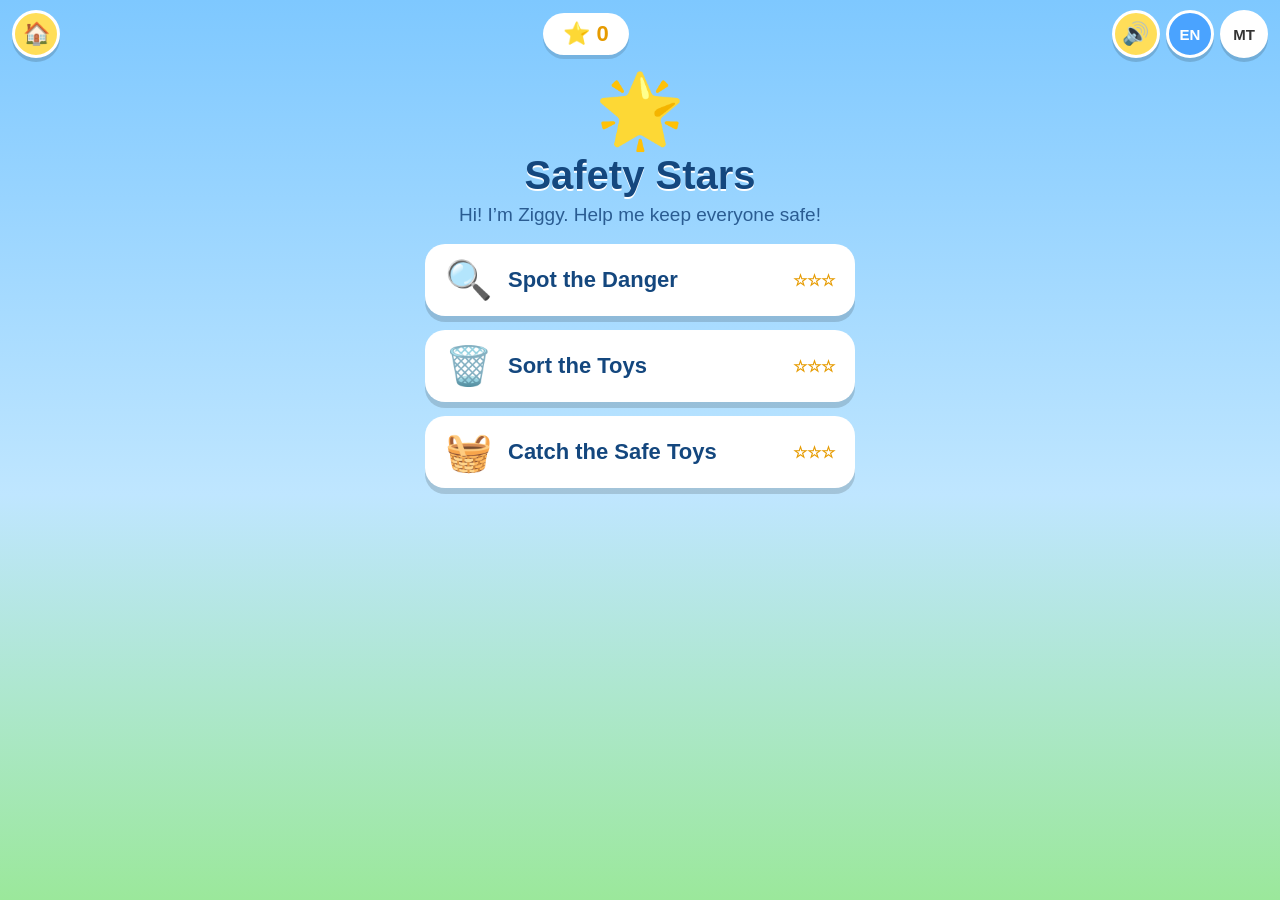
==== game1/index.html @ 060a6698 "Add two product-safety educational games (EN/MT, EU/Malta context) - Landing hub with English/Maltes" ====
<!DOCTYPE html>
<html lang="en">
<head>
<meta charset="UTF-8">
<meta name="viewport" content="width=device-width, initial-scale=1.0, user-scalable=no">
<title>Safety Stars</title>
<link rel="stylesheet" href="style.css">
</head>
<body>
  <div id="app">
    <!-- Top bar -->
    <div id="topbar">
      <button id="homeBtn" class="round-btn" title="Home">🏠</button>
      <div id="starbar"><span id="starCount">⭐ 0</span></div>
      <div style="display:flex;gap:6px">
        <button id="soundBtn" class="round-btn" title="Sound">🔊</button>
        <button class="round-btn lang-btn" data-lang-btn="en">EN</button>
        <button class="round-btn lang-btn" data-lang-btn="mt">MT</button>
      </div>
    </div>

    <!-- Hub screen -->
    <section id="hub" class="screen">
      <div class="mascot" id="mascot">🌟</div>
      <h1 id="hubTitle"></h1>
      <p id="hubSub"></p>
      <div class="menu">
        <button class="game-btn" data-game="spot">
          <span class="gicon">🔍</span><span class="glabel" id="lblSpot"></span>
          <span class="gstars" id="starsSpot"></span>
        </button>
        <button class="game-btn" data-game="sort">
          <span class="gicon">🗑️</span><span class="glabel" id="lblSort"></span>
          <span class="gstars" id="starsSort"></span>
        </button>
        <button class="game-btn" data-game="catch">
          <span class="gicon">🧺</span><span class="glabel" id="lblCatch"></span>
          <span class="gstars" id="starsCatch"></span>
        </button>
      </div>
      <div id="badges"></div>
    </section>

    <!-- Spot the Danger -->
    <section id="spot" class="screen hidden">
      <div class="game-head">
        <h2 id="spotTitle"></h2>
        <div id="spotProgress"></div>
      </div>
      <div id="sceneWrap">
        <div id="scene"></div>
      </div>
    </section>

    <!-- Sort the Toys -->
    <section id="sort" class="screen hidden">
      <div class="game-head">
        <h2 id="sortTitle"></h2>
        <div id="sortProgress"></div>
      </div>
      <div id="sortStage">
        <div id="convItem"></div>
      </div>
      <div id="bins">
        <button id="binSafe" class="bin safe"><span class="bin-icon">😊✅</span><span id="binSafeLbl"></span></button>
        <button id="binDanger" class="bin danger"><span class="bin-icon">🙋⚠️</span><span id="binDangerLbl"></span></button>
      </div>
    </section>

    <!-- Catch -->
    <section id="catch" class="screen hidden">
      <div class="game-head">
        <h2 id="catchTitle"></h2>
        <div id="catchHud"><span id="catchScore"></span><span id="catchLives"></span></div>
      </div>
      <canvas id="catchCanvas"></canvas>
      <p id="catchHint" class="hint"></p>
    </section>

    <!-- Feedback overlay (explanation cards) -->
    <div id="overlay" class="hidden">
      <div id="card">
        <div id="cardIcon"></div>
        <div id="cardTitle"></div>
        <div id="cardText"></div>
        <button id="cardBtn"></button>
      </div>
    </div>

    <!-- Confetti layer -->
    <canvas id="fx"></canvas>
  </div>

<script src="../shared/i18n.js"></script>
<script src="game.js"></script>
</body>
</html>
---- game1/style.css ----
* { margin: 0; padding: 0; box-sizing: border-box; -webkit-tap-highlight-color: transparent; }
html, body { height: 100%; overflow: hidden; }
body {
  font-family: 'Comic Sans MS', 'Segoe UI', 'Trebuchet MS', sans-serif;
  background: linear-gradient(180deg, #7ec8ff 0%, #bfe6ff 55%, #9be89b 100%);
  user-select: none; -webkit-user-select: none; touch-action: manipulation;
}
#app { height: 100vh; height: 100dvh; display: flex; flex-direction: column; position: relative; }

/* ---- top bar ---- */
#topbar {
  display: flex; justify-content: space-between; align-items: center;
  padding: 10px 12px; gap: 8px; z-index: 5;
}
.round-btn {
  font-size: 22px; width: 48px; height: 48px; border-radius: 50%;
  border: 3px solid #fff; background: #ffde59; cursor: pointer;
  box-shadow: 0 4px 0 rgba(0,0,0,.15); font-weight: 800;
}
.round-btn:active { transform: translateY(3px); box-shadow: none; }
.lang-btn { font-size: 15px; background: #fff; color: #333; }
.lang-btn.active { background: #4aa3ff; color: #fff; }
#starbar {
  background: #fff; border-radius: 24px; padding: 8px 20px; font-size: 22px;
  font-weight: 800; color: #e69b00; box-shadow: 0 4px 0 rgba(0,0,0,.12);
}

/* ---- screens ---- */
.screen { flex: 1; display: flex; flex-direction: column; align-items: center; overflow: hidden; padding: 0 10px 10px; }
.hidden { display: none !important; }

/* ---- hub ---- */
#hub .mascot { font-size: 72px; animation: bounce 1.6s infinite ease-in-out; cursor: pointer; }
@keyframes bounce { 0%,100% { transform: translateY(0) } 50% { transform: translateY(-14px) } }
#hub h1 { color: #14477e; font-size: clamp(26px, 6vw, 40px); text-shadow: 0 2px 0 #fff; }
#hub p { color: #2a5c92; margin: 6px 0 18px; font-size: clamp(15px, 3vw, 19px); text-align: center; }
.menu { display: flex; flex-direction: column; gap: 14px; width: min(430px, 94vw); }
.game-btn {
  display: flex; align-items: center; gap: 16px; font-family: inherit;
  background: #fff; border: none; border-radius: 20px; padding: 14px 20px;
  font-size: 22px; font-weight: 800; color: #14477e; cursor: pointer;
  box-shadow: 0 6px 0 rgba(0,0,0,.15); transition: transform .1s;
}
.game-btn:active { transform: translateY(4px); box-shadow: 0 2px 0 rgba(0,0,0,.15); }
.gicon { font-size: 38px; }
.glabel { flex: 1; text-align: left; }
.gstars { font-size: 16px; color: #e69b00; }
#badges { margin-top: 18px; font-size: 30px; letter-spacing: 6px; min-height: 40px; }

/* ---- shared game header ---- */
.game-head { width: 100%; max-width: 900px; display: flex; justify-content: space-between; align-items: center; padding: 4px 6px 8px; }
.game-head h2 { color: #14477e; font-size: clamp(18px, 4vw, 26px); text-shadow: 0 1px 0 #fff; }
#spotProgress, #sortProgress, #catchHud { font-size: clamp(16px, 3.5vw, 22px); font-weight: 800; color: #d84315; display: flex; gap: 14px; }

/* ---- spot the danger ---- */
#sceneWrap { flex: 1; width: 100%; max-width: 900px; display: flex; align-items: center; justify-content: center; min-height: 0; }
#scene {
  position: relative; width: 100%; aspect-ratio: 16/10; max-height: 100%;
  border-radius: 24px; border: 6px solid #fff; box-shadow: 0 10px 30px rgba(0,0,0,.25);
  overflow: hidden;
}
.item {
  position: absolute; transform: translate(-50%, -50%); border: none; background: none;
  cursor: pointer; line-height: 1; padding: 4px; transition: transform .12s;
}
.item:active { transform: translate(-50%, -50%) scale(1.15); }
.item.deco { pointer-events: none; }
.item.found { animation: pop .45s ease; filter: grayscale(.2); }
.item .ring {
  position: absolute; inset: -6px; border: 4px dashed #ff3d00; border-radius: 50%;
  opacity: 0; pointer-events: none;
}
.item.found .ring { opacity: 1; animation: spin 4s linear infinite; }
@keyframes spin { to { transform: rotate(360deg) } }
@keyframes pop { 0% { transform: translate(-50%,-50%) scale(1) } 50% { transform: translate(-50%,-50%) scale(1.5) } 100% { transform: translate(-50%,-50%) scale(1) } }
.item.wrong { animation: shake .4s ease; }
@keyframes shake { 0%,100% { transform: translate(-50%,-50%) } 25% { transform: translate(-56%,-50%) } 75% { transform: translate(-44%,-50%) } }

/* ---- sort ---- */
#sortStage { flex: 1; width: 100%; max-width: 700px; display: flex; align-items: center; justify-content: center; position: relative; min-height: 0; }
#convItem {
  font-size: clamp(70px, 18vw, 130px); line-height: 1.15; text-align: center;
  filter: drop-shadow(0 8px 10px rgba(0,0,0,.25));
  animation: floaty 2s infinite ease-in-out;
}
#convItem .tag {
  display: block; font-size: clamp(15px, 3.4vw, 22px); font-weight: 800; color: #444;
  background: #fff; border-radius: 14px; padding: 4px 12px; margin-top: 8px;
  box-shadow: 0 3px 0 rgba(0,0,0,.12);
}
@keyframes floaty { 0%,100% { transform: translateY(0) } 50% { transform: translateY(-10px) } }
#bins { display: flex; gap: 16px; width: 100%; max-width: 700px; padding-bottom: 8px; }
.bin {
  flex: 1; border: none; border-radius: 22px; padding: 14px 8px; cursor: pointer;
  font-family: inherit; font-size: clamp(15px, 3.6vw, 21px); font-weight: 800; color: #fff;
  display: flex; flex-direction: column; align-items: center; gap: 4px;
  box-shadow: 0 6px 0 rgba(0,0,0,.2); transition: transform .1s;
}
.bin:active { transform: translateY(4px); box-shadow: 0 2px 0 rgba(0,0,0,.2); }
.bin.safe { background: #2eb872; }
.bin.danger { background: #ff5d5d; }
.bin-icon { font-size: clamp(30px, 7vw, 44px); }
.bin.correct { animation: binYes .5s ease; }
.bin.incorrect { animation: shakeB .45s ease; }
@keyframes binYes { 40% { transform: scale(1.08) } }
@keyframes shakeB { 0%,100% { transform: translateX(0) } 25% { transform: translateX(-10px) } 75% { transform: translateX(10px) } }

/* ---- catch ---- */
#catchCanvas {
  flex: 1; width: 100%; max-width: 900px; min-height: 0;
  border-radius: 24px; border: 6px solid #fff; box-shadow: 0 10px 30px rgba(0,0,0,.25);
  background: linear-gradient(180deg, #cfeeff, #f7fbe8); touch-action: none;
}
.hint { color: #2a5c92; font-weight: 700; padding: 6px; font-size: clamp(13px, 3vw, 16px); }

/* ---- overlay card ---- */
#overlay {
  position: fixed; inset: 0; background: rgba(10, 30, 60, .55); z-index: 20;
  display: flex; align-items: center; justify-content: center; padding: 20px;
}
#card {
  background: #fff; border-radius: 28px; padding: 26px 24px; text-align: center;
  width: min(430px, 92vw); box-shadow: 0 20px 60px rgba(0,0,0,.4);
  animation: cardIn .3s ease;
}
@keyframes cardIn { from { transform: scale(.7); opacity: 0 } to { transform: scale(1); opacity: 1 } }
#cardIcon { font-size: 64px; }
#cardTitle { font-size: 26px; font-weight: 800; color: #14477e; margin: 8px 0 6px; }
#cardText { font-size: 18px; color: #444; line-height: 1.45; }
#cardBtn {
  margin-top: 18px; font-family: inherit; font-size: 20px; font-weight: 800;
  background: #4aa3ff; color: #fff; border: none; border-radius: 16px;
  padding: 12px 34px; cursor: pointer; box-shadow: 0 5px 0 #2270bd;
}
#cardBtn:active { transform: translateY(4px); box-shadow: none; }

/* ---- confetti ---- */
#fx { position: fixed; inset: 0; pointer-events: none; z-index: 30; }
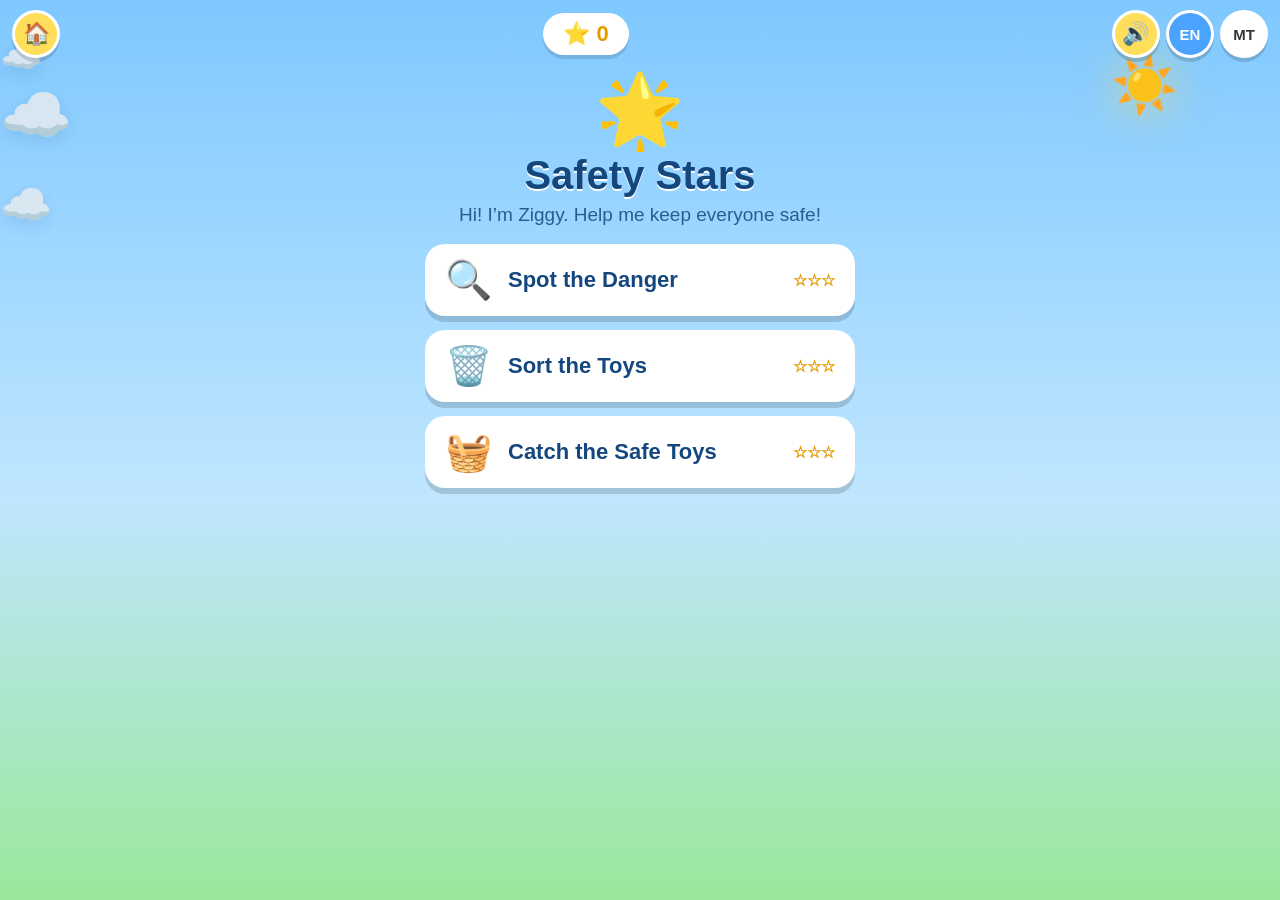
==== commit 07994bbc: "Graphics overhaul: PBR lighting, shadows, textured environment Safety Detective: ACES tone mapping, " ====
--- a/game1/index.html
+++ b/game1/index.html
@@ -17,6 +17,14 @@
         <button class="round-btn lang-btn" data-lang-btn="en">EN</button>
         <button class="round-btn lang-btn" data-lang-btn="mt">MT</button>
       </div>
+    </div>
+
+    <!-- ambient sky -->
+    <div class="sky" aria-hidden="true">
+      <span class="sun">☀️</span>
+      <span class="cloud c1">☁️</span>
+      <span class="cloud c2">☁️</span>
+      <span class="cloud c3">☁️</span>
     </div>
 
     <!-- Hub screen -->
--- a/game1/style.css
+++ b/game1/style.css
@@ -24,6 +24,22 @@
   background: #fff; border-radius: 24px; padding: 8px 20px; font-size: 22px;
   font-weight: 800; color: #e69b00; box-shadow: 0 4px 0 rgba(0,0,0,.12);
 }
+
+/* ---- ambient sky ---- */
+.sky { position: fixed; inset: 0; pointer-events: none; z-index: 0; overflow: hidden; }
+.sky .sun {
+  position: absolute; top: 6%; right: 8%; font-size: 54px;
+  filter: drop-shadow(0 0 24px rgba(255, 214, 80, .8));
+  animation: sunPulse 5s infinite ease-in-out;
+}
+@keyframes sunPulse { 0%,100% { transform: scale(1) } 50% { transform: scale(1.08) } }
+.sky .cloud { position: absolute; font-size: 58px; opacity: .85; filter: drop-shadow(0 6px 8px rgba(0,60,120,.12)); }
+.sky .c1 { top: 9%; animation: drift 42s linear infinite; }
+.sky .c2 { top: 20%; font-size: 42px; animation: drift 58s linear infinite; animation-delay: -25s; }
+.sky .c3 { top: 4%; font-size: 34px; animation: drift 70s linear infinite; animation-delay: -48s; }
+@keyframes drift { from { left: -12% } to { left: 108% } }
+@media (prefers-reduced-motion: reduce) { .sky .cloud, .sky .sun, #hub .mascot { animation: none; } }
+.screen, #topbar { position: relative; z-index: 1; }
 
 /* ---- screens ---- */
 .screen { flex: 1; display: flex; flex-direction: column; align-items: center; overflow: hidden; padding: 0 10px 10px; }
@@ -59,9 +75,23 @@
   border-radius: 24px; border: 6px solid #fff; box-shadow: 0 10px 30px rgba(0,0,0,.25);
   overflow: hidden;
 }
+/* wallpaper stripes, floorboards and a soft light vignette layered over every scene */
+#scene::before {
+  content: ''; position: absolute; inset: 0; pointer-events: none; z-index: 1;
+  background:
+    radial-gradient(ellipse at 50% 20%, rgba(255,255,240,.28), transparent 55%),
+    repeating-linear-gradient(90deg, rgba(255,255,255,.05) 0 34px, rgba(0,0,0,.015) 34px 68px);
+}
+#scene::after {
+  content: ''; position: absolute; left: 0; right: 0; top: 55%; bottom: 0; pointer-events: none; z-index: 1;
+  background:
+    linear-gradient(rgba(0,0,0,.14), transparent 18%),
+    repeating-linear-gradient(90deg, rgba(60,30,10,.10) 0 2px, transparent 2px 72px);
+}
 .item {
   position: absolute; transform: translate(-50%, -50%); border: none; background: none;
   cursor: pointer; line-height: 1; padding: 4px; transition: transform .12s;
+  filter: drop-shadow(0 7px 5px rgba(40, 20, 5, .30)); z-index: 2;
 }
 .item:active { transform: translate(-50%, -50%) scale(1.15); }
 .item.deco { pointer-events: none; }
@@ -75,6 +105,30 @@
 @keyframes pop { 0% { transform: translate(-50%,-50%) scale(1) } 50% { transform: translate(-50%,-50%) scale(1.5) } 100% { transform: translate(-50%,-50%) scale(1) } }
 .item.wrong { animation: shake .4s ease; }
 @keyframes shake { 0%,100% { transform: translate(-50%,-50%) } 25% { transform: translate(-56%,-50%) } 75% { transform: translate(-44%,-50%) } }
+.item.hint { animation: hintPulse 1.1s ease 2; }
+@keyframes hintPulse {
+  0%,100% { transform: translate(-50%,-50%) rotate(0) scale(1); }
+  20% { transform: translate(-50%,-50%) rotate(-10deg) scale(1.25); }
+  40% { transform: translate(-50%,-50%) rotate(10deg) scale(1.25); }
+  60% { transform: translate(-50%,-50%) rotate(-8deg) scale(1.2); }
+  80% { transform: translate(-50%,-50%) rotate(8deg) scale(1.1); }
+}
+
+/* ---- quick toast ---- */
+#toast1 {
+  position: fixed; top: 76px; left: 50%; transform: translateX(-50%) scale(0);
+  background: #ffde59; color: #7a4c00; font-weight: 800; font-size: clamp(17px, 4vw, 24px);
+  padding: 12px 28px; border-radius: 30px; border: 3px solid #fff;
+  box-shadow: 0 8px 24px rgba(0,0,0,.25); z-index: 15; pointer-events: none; opacity: 0;
+}
+#toast1.show { animation: toastIn 1.8s ease forwards; }
+@keyframes toastIn {
+  0% { transform: translateX(-50%) scale(0); opacity: 0; }
+  12% { transform: translateX(-50%) scale(1.15); opacity: 1; }
+  20% { transform: translateX(-50%) scale(1); }
+  80% { transform: translateX(-50%) scale(1); opacity: 1; }
+  100% { transform: translateX(-50%) scale(.9); opacity: 0; }
+}
 
 /* ---- sort ---- */
 #sortStage { flex: 1; width: 100%; max-width: 700px; display: flex; align-items: center; justify-content: center; position: relative; min-height: 0; }
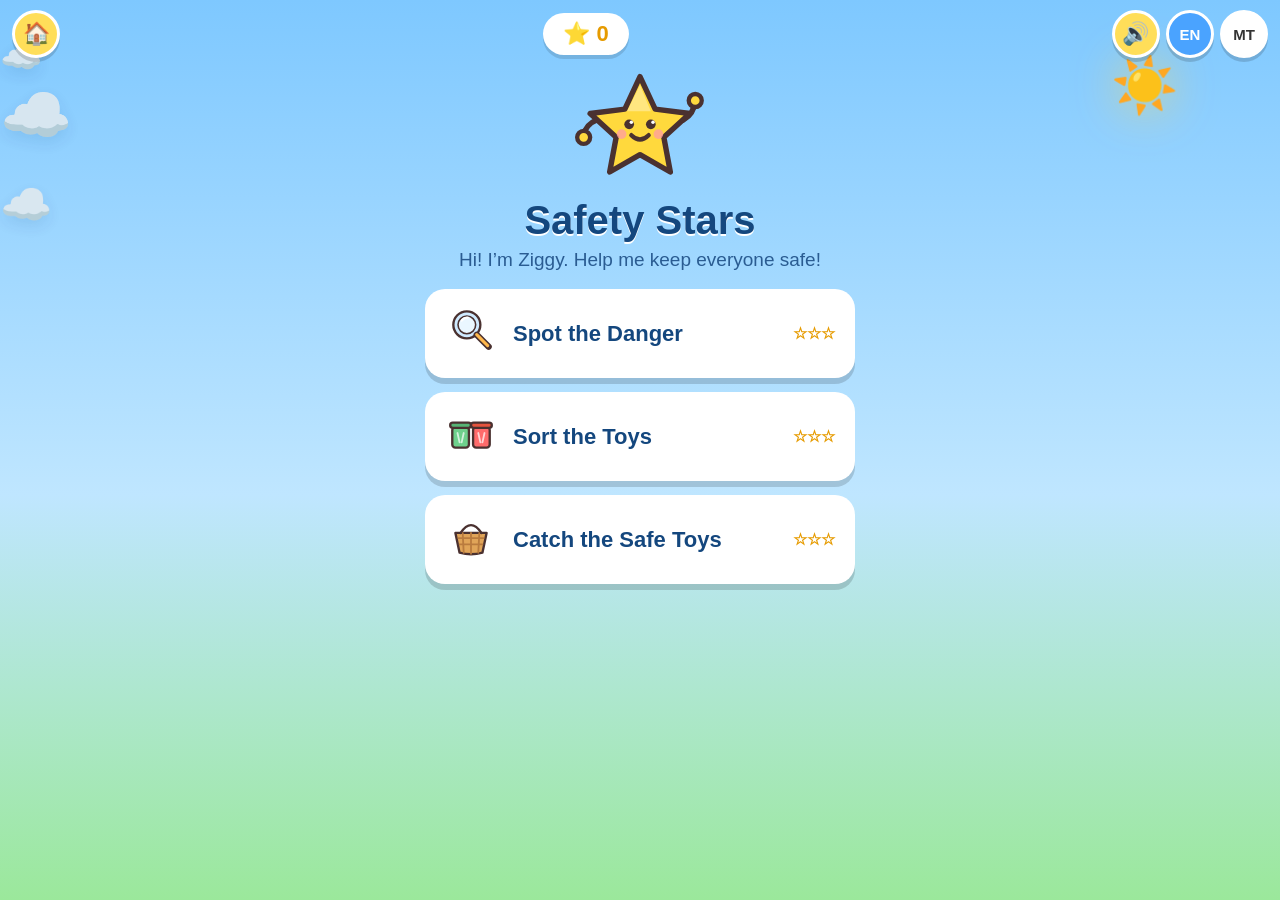
==== commit 2ed1adc0: "Restyle Safety Stars with hand-drawn cartoon SVG art Replaces emoji-on-gradient visuals with a BabyB" ====
--- a/game1/index.html
+++ b/game1/index.html
@@ -100,6 +100,7 @@
   </div>
 
 <script src="../shared/i18n.js"></script>
+<script src="art.js"></script>
 <script src="game.js"></script>
 </body>
 </html>
--- a/game1/style.css
+++ b/game1/style.css
@@ -46,8 +46,14 @@
 .hidden { display: none !important; }
 
 /* ---- hub ---- */
-#hub .mascot { font-size: 72px; animation: bounce 1.6s infinite ease-in-out; cursor: pointer; }
+#hub .mascot { width: 130px; height: 130px; animation: bounce 1.6s infinite ease-in-out; cursor: pointer; }
+#hub .mascot svg { width: 100%; height: 100%; overflow: visible; }
 @keyframes bounce { 0%,100% { transform: translateY(0) } 50% { transform: translateY(-14px) } }
+.zig-arm-r { transform-origin: 100px 48px; animation: wave 2.4s infinite ease-in-out; }
+@keyframes wave { 0%,100% { transform: rotate(0deg) } 15% { transform: rotate(-22deg) } 30% { transform: rotate(8deg) } 45% { transform: rotate(-14deg) } 60% { transform: rotate(0deg) } }
+.zig-eyes { transform-origin: 60px 52px; animation: blink 3.8s infinite; }
+@keyframes blink { 0%, 94%, 100% { transform: scaleY(1) } 96% { transform: scaleY(.12) } }
+@media (prefers-reduced-motion: reduce) { .zig-arm-r, .zig-eyes { animation: none; } }
 #hub h1 { color: #14477e; font-size: clamp(26px, 6vw, 40px); text-shadow: 0 2px 0 #fff; }
 #hub p { color: #2a5c92; margin: 6px 0 18px; font-size: clamp(15px, 3vw, 19px); text-align: center; }
 .menu { display: flex; flex-direction: column; gap: 14px; width: min(430px, 94vw); }
@@ -75,19 +81,15 @@
   border-radius: 24px; border: 6px solid #fff; box-shadow: 0 10px 30px rgba(0,0,0,.25);
   overflow: hidden;
 }
-/* wallpaper stripes, floorboards and a soft light vignette layered over every scene */
-#scene::before {
-  content: ''; position: absolute; inset: 0; pointer-events: none; z-index: 1;
-  background:
-    radial-gradient(ellipse at 50% 20%, rgba(255,255,240,.28), transparent 55%),
-    repeating-linear-gradient(90deg, rgba(255,255,255,.05) 0 34px, rgba(0,0,0,.015) 34px 68px);
-}
-#scene::after {
-  content: ''; position: absolute; left: 0; right: 0; top: 55%; bottom: 0; pointer-events: none; z-index: 1;
-  background:
-    linear-gradient(rgba(0,0,0,.14), transparent 18%),
-    repeating-linear-gradient(90deg, rgba(60,30,10,.10) 0 2px, transparent 2px 72px);
-}
+#scene .backdrop { position: absolute; inset: 0; pointer-events: none; }
+#scene .backdrop svg { width: 100%; height: 100%; display: block; }
+
+/* drawn SVG art pieces */
+.art { display: inline-block; line-height: 0; }
+.art svg { width: 100%; height: 100%; display: block; overflow: visible; }
+#cardIcon .art { filter: drop-shadow(0 6px 6px rgba(40,20,5,.2)); }
+#convItem .art { filter: drop-shadow(0 8px 10px rgba(0,0,0,.25)); }
+
 .item {
   position: absolute; transform: translate(-50%, -50%); border: none; background: none;
   cursor: pointer; line-height: 1; padding: 4px; transition: transform .12s;
